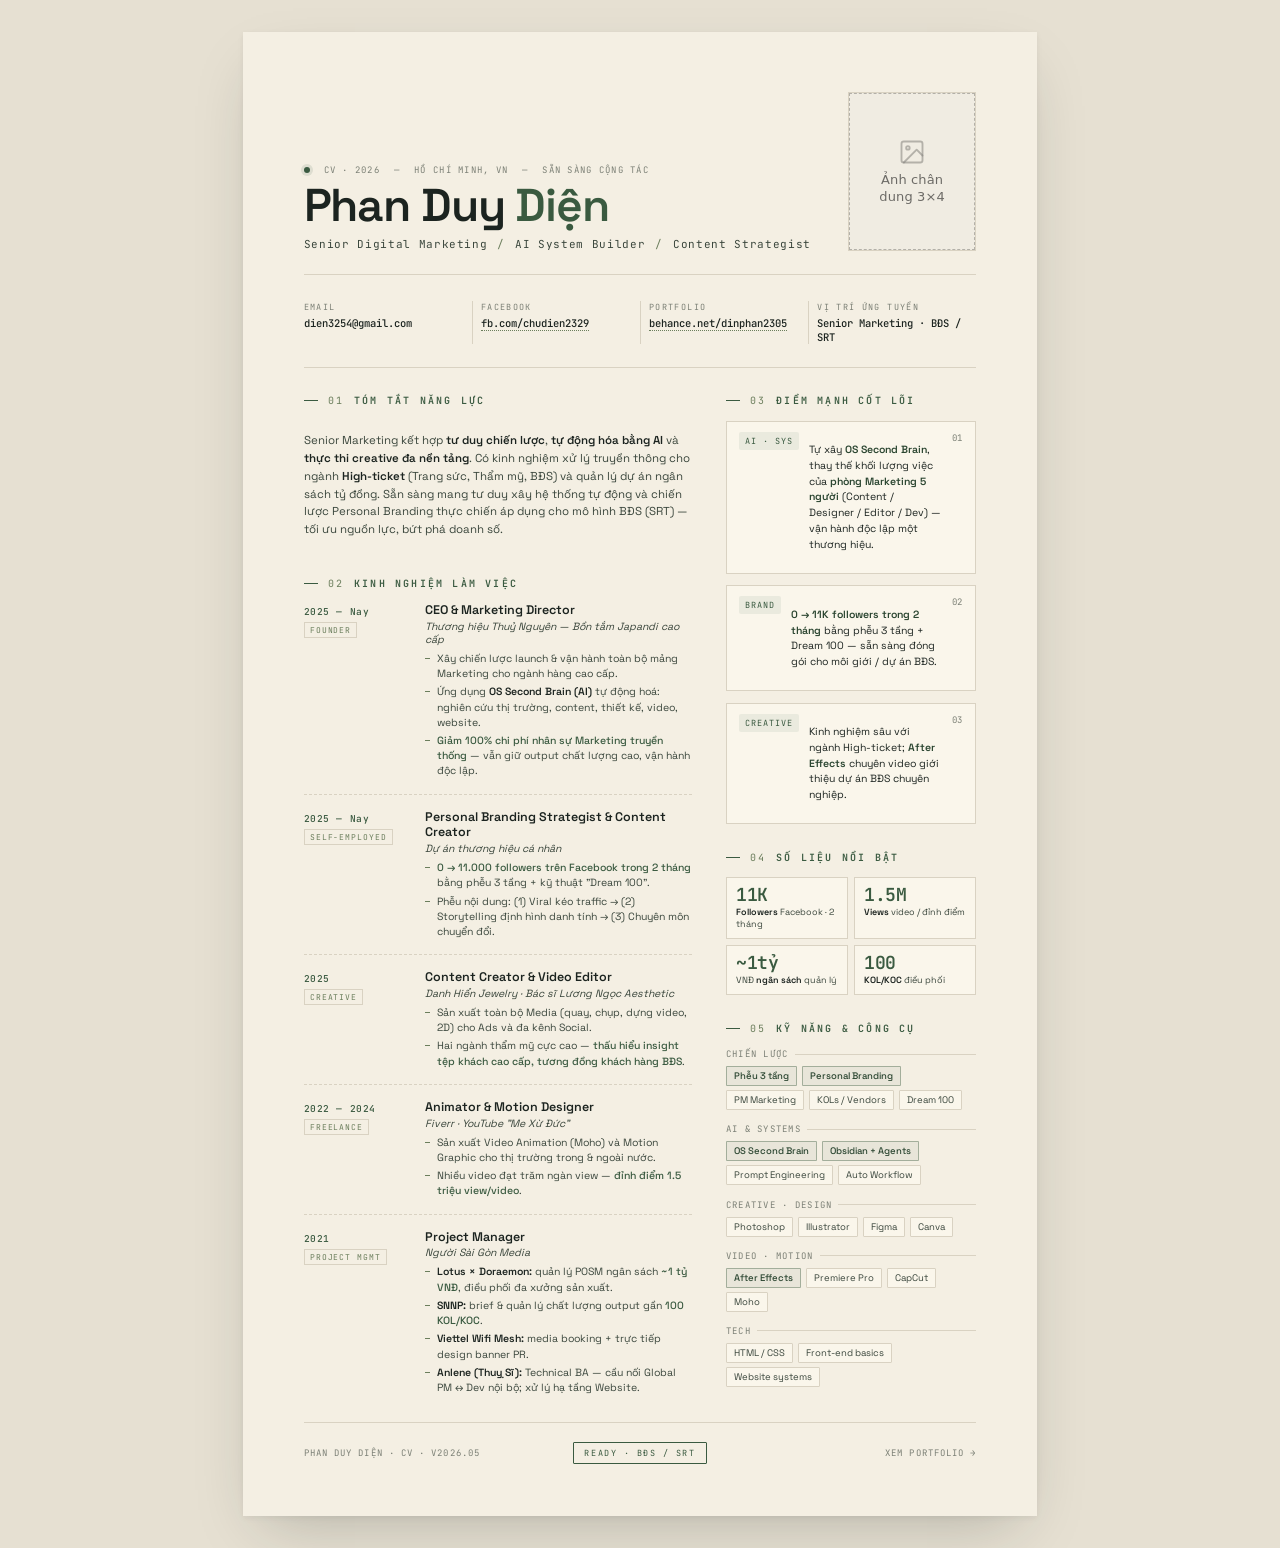
==== CV Phan Duy Dien.html @ 6ca37a7d "Initial commit: CV & Portfolio — Phan Duy Diện Static site with CV (print-ready) and interactive Por" ====
<!doctype html>
<html lang="vi">
<head>
<meta charset="utf-8" />
<meta name="viewport" content="width=device-width,initial-scale=1" />
<title>CV — Phan Duy Diện · Senior Digital Marketing</title>
<link rel="preconnect" href="https://fonts.googleapis.com" />
<link rel="preconnect" href="https://fonts.gstatic.com" crossorigin />
<link href="https://fonts.googleapis.com/css2?family=Space+Grotesk:wght@400;500;600;700&family=JetBrains+Mono:wght@400;500;600&display=swap" rel="stylesheet" />
<script src="image-slot.js"></script>
<style>
  :root {
    --bg: #F4EFE3;
    --surface: #FAF6EB;
    --ink: #1C2420;
    --ink-soft: #3A463C;
    --muted: #7C8076;
    --line: #D9D2C2;
    --green: #3A5A40;
    --green-deep: #2A4530;
    --olive: #6B7E5C;
    --accent: #3A5A40;
    --sans: 'Space Grotesk', system-ui, sans-serif;
    --mono: 'JetBrains Mono', ui-monospace, monospace;
  }

  * { box-sizing: border-box; }
  html, body { margin: 0; padding: 0; }
  body {
    background: #E6E0D2;
    font-family: var(--sans);
    color: var(--ink);
    -webkit-font-smoothing: antialiased;
    text-rendering: optimizeLegibility;
    padding: 32px 16px;
    display: flex;
    justify-content: center;
  }

  .page {
    width: 210mm;
    min-height: 297mm;
    background: var(--bg);
    padding: 16mm 16mm 14mm;
    box-shadow: 0 24px 60px -20px rgba(28, 36, 32, 0.25), 0 2px 6px rgba(28,36,32,0.06);
    position: relative;
    display: grid;
    grid-template-rows: auto 1fr auto;
    gap: 7mm;
  }

  /* ===== Header ===== */
  .head {
    display: grid;
    grid-template-columns: 1fr auto;
    align-items: end;
    gap: 8mm;
    padding-bottom: 6mm;
    border-bottom: 1px solid var(--line);
  }
  .head .meta-top {
    font-family: var(--mono);
    font-size: 9px;
    letter-spacing: 0.14em;
    text-transform: uppercase;
    color: var(--muted);
    display: flex;
    gap: 14px;
    align-items: center;
    margin-bottom: 8px;
  }
  .head .meta-top .dot {
    width: 6px; height: 6px; border-radius: 50%; background: var(--green);
    box-shadow: 0 0 0 3px rgba(58,90,64,0.12);
  }
  .head h1 {
    margin: 0;
    font-size: 46px;
    line-height: 0.95;
    letter-spacing: -0.025em;
    font-weight: 600;
    color: var(--ink);
  }
  .head h1 .last { color: var(--green); }
  .head .role {
    margin-top: 10px;
    font-family: var(--mono);
    font-size: 11px;
    letter-spacing: 0.06em;
    color: var(--ink-soft);
    display: flex;
    gap: 10px;
    flex-wrap: wrap;
    align-items: center;
  }
  .head .role span.sep { color: var(--olive); }

  .portrait {
    width: 34mm;
    height: 42mm;
    background: var(--surface);
    border: 1px solid var(--line);
    position: relative;
    overflow: hidden;
  }
  .portrait image-slot {
    position: absolute; inset: 0;
    width: 100%; height: 100%;
  }

  /* ===== Contact bar ===== */
  .contact-bar {
    display: grid;
    grid-template-columns: repeat(4, 1fr);
    gap: 0;
    font-family: var(--mono);
    font-size: 10.5px;
    color: var(--ink-soft);
    border-bottom: 1px solid var(--line);
    padding-bottom: 6mm;
  }
  .contact-bar .item {
    padding: 0 8px;
    border-left: 1px solid var(--line);
    display: flex;
    flex-direction: column;
    gap: 3px;
  }
  .contact-bar .item:first-child { border-left: 0; padding-left: 0; }
  .contact-bar .item .lbl {
    font-size: 8.5px;
    letter-spacing: 0.16em;
    color: var(--muted);
    text-transform: uppercase;
  }
  .contact-bar .item .val { color: var(--ink); font-weight: 500; word-break: break-all; }
  .contact-bar .item .val a { color: inherit; text-decoration: none; border-bottom: 1px dotted var(--olive); }

  /* ===== Layout ===== */
  .body-grid {
    display: grid;
    grid-template-columns: 1.55fr 1fr;
    gap: 9mm;
  }
  .col-main { display: flex; flex-direction: column; gap: 7mm; }
  .col-side { display: flex; flex-direction: column; gap: 7mm; }

  .section { display: flex; flex-direction: column; gap: 3.5mm; }
  .section h2 {
    margin: 0;
    font-family: var(--mono);
    font-size: 10px;
    letter-spacing: 0.22em;
    text-transform: uppercase;
    color: var(--green);
    font-weight: 600;
    display: flex;
    align-items: center;
    gap: 10px;
  }
  .section h2::before {
    content: "";
    width: 14px;
    height: 1px;
    background: var(--green);
  }
  .section h2 .num {
    color: var(--olive);
    font-weight: 400;
  }

  .summary {
    font-size: 11.5px;
    line-height: 1.55;
    color: var(--ink-soft);
    text-wrap: pretty;
  }
  .summary strong { color: var(--ink); font-weight: 600; }

  /* ===== Highlights ===== */
  .highlights { display: flex; flex-direction: column; gap: 3mm; }
  .hl {
    border: 1px solid var(--line);
    background: var(--surface);
    padding: 10px 12px;
    display: grid;
    grid-template-columns: auto 1fr auto;
    gap: 10px;
    align-items: start;
  }
  .hl .tag {
    font-family: var(--mono);
    font-size: 8.5px;
    letter-spacing: 0.12em;
    color: var(--green);
    background: rgba(58,90,64,0.08);
    padding: 3px 6px;
    border-radius: 2px;
    white-space: nowrap;
  }
  .hl .num {
    font-family: var(--mono);
    font-size: 9px;
    color: var(--muted);
    letter-spacing: 0.1em;
  }
  .hl .txt {
    font-size: 10.5px;
    line-height: 1.5;
    color: var(--ink);
  }
  .hl .txt strong { color: var(--green-deep); font-weight: 600; }

  /* ===== Experience ===== */
  .exp { display: flex; flex-direction: column; gap: 4mm; }
  .job {
    display: grid;
    grid-template-columns: 28mm 1fr;
    gap: 4mm;
    padding-bottom: 4mm;
    border-bottom: 1px dashed var(--line);
  }
  .job:last-child { border-bottom: 0; padding-bottom: 0; }
  .job .when {
    font-family: var(--mono);
    font-size: 9.5px;
    color: var(--muted);
    letter-spacing: 0.06em;
    padding-top: 2px;
    display: flex;
    flex-direction: column;
    gap: 4px;
  }
  .job .when .yr { color: var(--green); font-weight: 500; }
  .job .when .tag2 {
    display: inline-block;
    width: fit-content;
    padding: 2px 5px;
    border: 1px solid var(--line);
    font-size: 8px;
    letter-spacing: 0.12em;
    color: var(--olive);
    text-transform: uppercase;
  }
  .job .what .title {
    font-size: 12.5px;
    font-weight: 600;
    color: var(--ink);
    line-height: 1.25;
  }
  .job .what .org {
    font-size: 10.5px;
    color: var(--ink-soft);
    margin-top: 1px;
    font-style: italic;
  }
  .job .what ul {
    margin: 5px 0 0;
    padding: 0;
    list-style: none;
    display: flex;
    flex-direction: column;
    gap: 3px;
  }
  .job .what li {
    font-size: 10.5px;
    line-height: 1.45;
    color: var(--ink-soft);
    padding-left: 12px;
    position: relative;
  }
  .job .what li::before {
    content: "";
    position: absolute;
    left: 0; top: 7px;
    width: 5px; height: 1px;
    background: var(--olive);
  }
  .job .what li strong { color: var(--ink); font-weight: 600; }
  .job .what li em { font-style: normal; color: var(--green); font-weight: 500; }

  /* ===== Skills ===== */
  .skill-group { display: flex; flex-direction: column; gap: 6px; }
  .skill-group .lbl {
    font-family: var(--mono);
    font-size: 9px;
    letter-spacing: 0.14em;
    color: var(--muted);
    text-transform: uppercase;
    display: flex;
    align-items: center;
    gap: 6px;
  }
  .skill-group .lbl::after {
    content: "";
    flex: 1;
    height: 1px;
    background: var(--line);
  }
  .chips { display: flex; flex-wrap: wrap; gap: 4px 5px; }
  .chip {
    font-size: 9.5px;
    padding: 3px 7px;
    border: 1px solid var(--line);
    color: var(--ink-soft);
    background: var(--surface);
    border-radius: 1px;
    font-family: var(--sans);
  }
  .chip.pri { color: var(--green-deep); border-color: rgba(58,90,64,0.4); background: rgba(58,90,64,0.06); font-weight: 500; }

  /* ===== Achievements (side) ===== */
  .ach-grid { display: grid; grid-template-columns: 1fr 1fr; gap: 6px; }
  .ach {
    border: 1px solid var(--line);
    padding: 8px 9px;
    background: var(--surface);
    display: flex;
    flex-direction: column;
    gap: 2px;
  }
  .ach .big {
    font-family: var(--mono);
    font-size: 18px;
    font-weight: 600;
    color: var(--green);
    letter-spacing: -0.02em;
    line-height: 1;
  }
  .ach .cap {
    font-size: 9px;
    line-height: 1.35;
    color: var(--ink-soft);
  }
  .ach .cap strong { color: var(--ink); font-weight: 600; }

  /* ===== Languages / Education ===== */
  .kv { display: flex; flex-direction: column; gap: 5px; }
  .kv .row {
    display: grid;
    grid-template-columns: 1fr auto;
    align-items: baseline;
    gap: 8px;
    font-size: 10.5px;
    color: var(--ink-soft);
    padding-bottom: 4px;
    border-bottom: 1px dotted var(--line);
  }
  .kv .row .lab { color: var(--ink); font-weight: 500; }
  .kv .row .v { font-family: var(--mono); font-size: 9.5px; color: var(--muted); }

  /* ===== Footer ===== */
  .foot {
    border-top: 1px solid var(--line);
    padding-top: 5mm;
    display: grid;
    grid-template-columns: 1fr auto 1fr;
    align-items: center;
    gap: 10px;
    font-family: var(--mono);
    font-size: 9px;
    letter-spacing: 0.12em;
    color: var(--muted);
    text-transform: uppercase;
  }
  .foot .right { text-align: right; }
  .foot .stamp {
    border: 1px solid var(--green);
    color: var(--green);
    padding: 4px 10px;
    border-radius: 1px;
    font-size: 8.5px;
    letter-spacing: 0.18em;
  }

  /* ===== Print ===== */
  @media print {
    body { background: #fff; padding: 0; }
    .page {
      box-shadow: none;
      width: 210mm;
      min-height: 297mm;
      padding: 14mm 14mm 12mm;
    }
    @page { size: A4; margin: 0; }
  }
</style>
</head>
<body>
<main class="page" data-screen-label="CV · A4">
  <!-- ============ HEAD ============ -->
  <header class="head">
    <div>
      <div class="meta-top">
        <span class="dot"></span>
        <span>CV · 2026</span>
        <span>—</span>
        <span>Hồ Chí Minh, VN</span>
        <span>—</span>
        <span>Sẵn sàng cộng tác</span>
      </div>
      <h1>Phan Duy <span class="last">Diện</span></h1>
      <div class="role">
        <span>Senior Digital Marketing</span>
        <span class="sep">/</span>
        <span>AI System Builder</span>
        <span class="sep">/</span>
        <span>Content Strategist</span>
      </div>
    </div>
    <div class="portrait">
      <image-slot id="cv-portrait" shape="rect" placeholder="Ảnh chân dung 3×4"></image-slot>
    </div>
  </header>

  <!-- ============ CONTACT ============ -->
  <div class="contact-bar">
    <div class="item">
      <span class="lbl">Email</span>
      <span class="val">dien3254@gmail.com</span>
    </div>
    <div class="item">
      <span class="lbl">Facebook</span>
      <span class="val"><a href="https://facebook.com/chudien2329">fb.com/chudien2329</a></span>
    </div>
    <div class="item">
      <span class="lbl">Portfolio</span>
      <span class="val"><a href="https://behance.net/dinphan2305">behance.net/dinphan2305</a></span>
    </div>
    <div class="item">
      <span class="lbl">Vị trí ứng tuyển</span>
      <span class="val">Senior Marketing · BĐS / SRT</span>
    </div>
  </div>

  <!-- ============ BODY ============ -->
  <div class="body-grid">

    <!-- ========= LEFT COL ========= -->
    <div class="col-main">

      <section class="section">
        <h2><span class="num">01</span> Tóm tắt năng lực</h2>
        <p class="summary">
          Senior Marketing kết hợp <strong>tư duy chiến lược</strong>, <strong>tự động hóa bằng AI</strong> và <strong>thực thi creative đa nền tảng</strong>. Có kinh nghiệm xử lý truyền thông cho ngành <strong>High-ticket</strong> (Trang sức, Thẩm mỹ, BĐS) và quản lý dự án ngân sách tỷ đồng. Sẵn sàng mang tư duy xây hệ thống tự động và chiến lược Personal Branding thực chiến áp dụng cho mô hình BĐS (SRT) — tối ưu nguồn lực, bứt phá doanh số.
        </p>
      </section>

      <section class="section">
        <h2><span class="num">02</span> Kinh nghiệm làm việc</h2>
        <div class="exp">

          <article class="job">
            <div class="when">
              <span class="yr">2025 — Nay</span>
              <span class="tag2">Founder</span>
            </div>
            <div class="what">
              <div class="title">CEO & Marketing Director</div>
              <div class="org">Thương hiệu Thuỷ Nguyên — Bồn tắm Japandi cao cấp</div>
              <ul>
                <li>Xây chiến lược launch & vận hành toàn bộ mảng Marketing cho ngành hàng cao cấp.</li>
                <li>Ứng dụng <strong>OS Second Brain (AI)</strong> tự động hoá: nghiên cứu thị trường, content, thiết kế, video, website.</li>
                <li><em>Giảm 100% chi phí nhân sự Marketing truyền thống</em> — vẫn giữ output chất lượng cao, vận hành độc lập.</li>
              </ul>
            </div>
          </article>

          <article class="job">
            <div class="when">
              <span class="yr">2025 — Nay</span>
              <span class="tag2">Self-employed</span>
            </div>
            <div class="what">
              <div class="title">Personal Branding Strategist & Content Creator</div>
              <div class="org">Dự án thương hiệu cá nhân</div>
              <ul>
                <li><em>0 → 11.000 followers trên Facebook trong 2 tháng</em> bằng phễu 3 tầng + kỹ thuật "Dream 100".</li>
                <li>Phễu nội dung: (1) Viral kéo traffic → (2) Storytelling định hình danh tính → (3) Chuyên môn chuyển đổi.</li>
              </ul>
            </div>
          </article>

          <article class="job">
            <div class="when">
              <span class="yr">2025</span>
              <span class="tag2">Creative</span>
            </div>
            <div class="what">
              <div class="title">Content Creator & Video Editor</div>
              <div class="org">Danh Hiển Jewelry · Bác sĩ Lương Ngọc Aesthetic</div>
              <ul>
                <li>Sản xuất toàn bộ Media (quay, chụp, dựng video, 2D) cho Ads và đa kênh Social.</li>
                <li>Hai ngành thẩm mỹ cực cao — <em>thấu hiểu insight tệp khách cao cấp, tương đồng khách hàng BĐS</em>.</li>
              </ul>
            </div>
          </article>

          <article class="job">
            <div class="when">
              <span class="yr">2022 — 2024</span>
              <span class="tag2">Freelance</span>
            </div>
            <div class="what">
              <div class="title">Animator & Motion Designer</div>
              <div class="org">Fiverr · YouTube "Me Xừ Đức"</div>
              <ul>
                <li>Sản xuất Video Animation (Moho) và Motion Graphic cho thị trường trong & ngoài nước.</li>
                <li>Nhiều video đạt trăm ngàn view — <em>đỉnh điểm 1.5 triệu view/video</em>.</li>
              </ul>
            </div>
          </article>

          <article class="job">
            <div class="when">
              <span class="yr">2021</span>
              <span class="tag2">Project Mgmt</span>
            </div>
            <div class="what">
              <div class="title">Project Manager</div>
              <div class="org">Người Sài Gòn Media</div>
              <ul>
                <li><strong>Lotus × Doraemon:</strong> quản lý POSM ngân sách <em>~1 tỷ VNĐ</em>, điều phối đa xưởng sản xuất.</li>
                <li><strong>SNNP:</strong> brief & quản lý chất lượng output gần <em>100 KOL/KOC</em>.</li>
                <li><strong>Viettel Wifi Mesh:</strong> media booking + trực tiếp design banner PR.</li>
                <li><strong>Anlene (Thuỵ Sĩ):</strong> Technical BA — cầu nối Global PM ↔ Dev nội bộ; xử lý hạ tầng Website.</li>
              </ul>
            </div>
          </article>

        </div>
      </section>
    </div>

    <!-- ========= RIGHT COL ========= -->
    <aside class="col-side">

      <section class="section">
        <h2><span class="num">03</span> Điểm mạnh cốt lõi</h2>
        <div class="highlights">
          <div class="hl">
            <span class="tag">AI · SYS</span>
            <p class="txt">Tự xây <strong>OS Second Brain</strong>, thay thế khối lượng việc của <strong>phòng Marketing 5 người</strong> (Content / Designer / Editor / Dev) — vận hành độc lập một thương hiệu.</p>
            <span class="num">01</span>
          </div>
          <div class="hl">
            <span class="tag">BRAND</span>
            <p class="txt"><strong>0 → 11K followers trong 2 tháng</strong> bằng phễu 3 tầng + Dream 100 — sẵn sàng đóng gói cho môi giới / dự án BĐS.</p>
            <span class="num">02</span>
          </div>
          <div class="hl">
            <span class="tag">CREATIVE</span>
            <p class="txt">Kinh nghiệm sâu với ngành High-ticket; <strong>After Effects</strong> chuyên video giới thiệu dự án BĐS chuyên nghiệp.</p>
            <span class="num">03</span>
          </div>
        </div>
      </section>

      <section class="section">
        <h2><span class="num">04</span> Số liệu nổi bật</h2>
        <div class="ach-grid">
          <div class="ach">
            <div class="big">11K</div>
            <div class="cap"><strong>Followers</strong> Facebook · 2 tháng</div>
          </div>
          <div class="ach">
            <div class="big">1.5M</div>
            <div class="cap"><strong>Views</strong> video / đỉnh điểm</div>
          </div>
          <div class="ach">
            <div class="big">~1tỷ</div>
            <div class="cap">VNĐ <strong>ngân sách</strong> quản lý</div>
          </div>
          <div class="ach">
            <div class="big">100</div>
            <div class="cap"><strong>KOL/KOC</strong> điều phối</div>
          </div>
        </div>
      </section>

      <section class="section">
        <h2><span class="num">05</span> Kỹ năng & Công cụ</h2>

        <div class="skill-group">
          <div class="lbl">Chiến lược</div>
          <div class="chips">
            <span class="chip pri">Phễu 3 tầng</span>
            <span class="chip pri">Personal Branding</span>
            <span class="chip">PM Marketing</span>
            <span class="chip">KOLs / Vendors</span>
            <span class="chip">Dream 100</span>
          </div>
        </div>

        <div class="skill-group">
          <div class="lbl">AI & Systems</div>
          <div class="chips">
            <span class="chip pri">OS Second Brain</span>
            <span class="chip pri">Obsidian + Agents</span>
            <span class="chip">Prompt Engineering</span>
            <span class="chip">Auto Workflow</span>
          </div>
        </div>

        <div class="skill-group">
          <div class="lbl">Creative · Design</div>
          <div class="chips">
            <span class="chip">Photoshop</span>
            <span class="chip">Illustrator</span>
            <span class="chip">Figma</span>
            <span class="chip">Canva</span>
          </div>
        </div>

        <div class="skill-group">
          <div class="lbl">Video · Motion</div>
          <div class="chips">
            <span class="chip pri">After Effects</span>
            <span class="chip">Premiere Pro</span>
            <span class="chip">CapCut</span>
            <span class="chip">Moho</span>
          </div>
        </div>

        <div class="skill-group">
          <div class="lbl">Tech</div>
          <div class="chips">
            <span class="chip">HTML / CSS</span>
            <span class="chip">Front-end basics</span>
            <span class="chip">Website systems</span>
          </div>
        </div>
      </section>

    </aside>
  </div>

  <!-- ============ FOOT ============ -->
  <footer class="foot">
    <div>Phan Duy Diện · CV · v2026.05</div>
    <div class="stamp">Ready · BĐS / SRT</div>
    <div class="right">Xem Portfolio →</div>
  </footer>
</main>
</body>
</html>
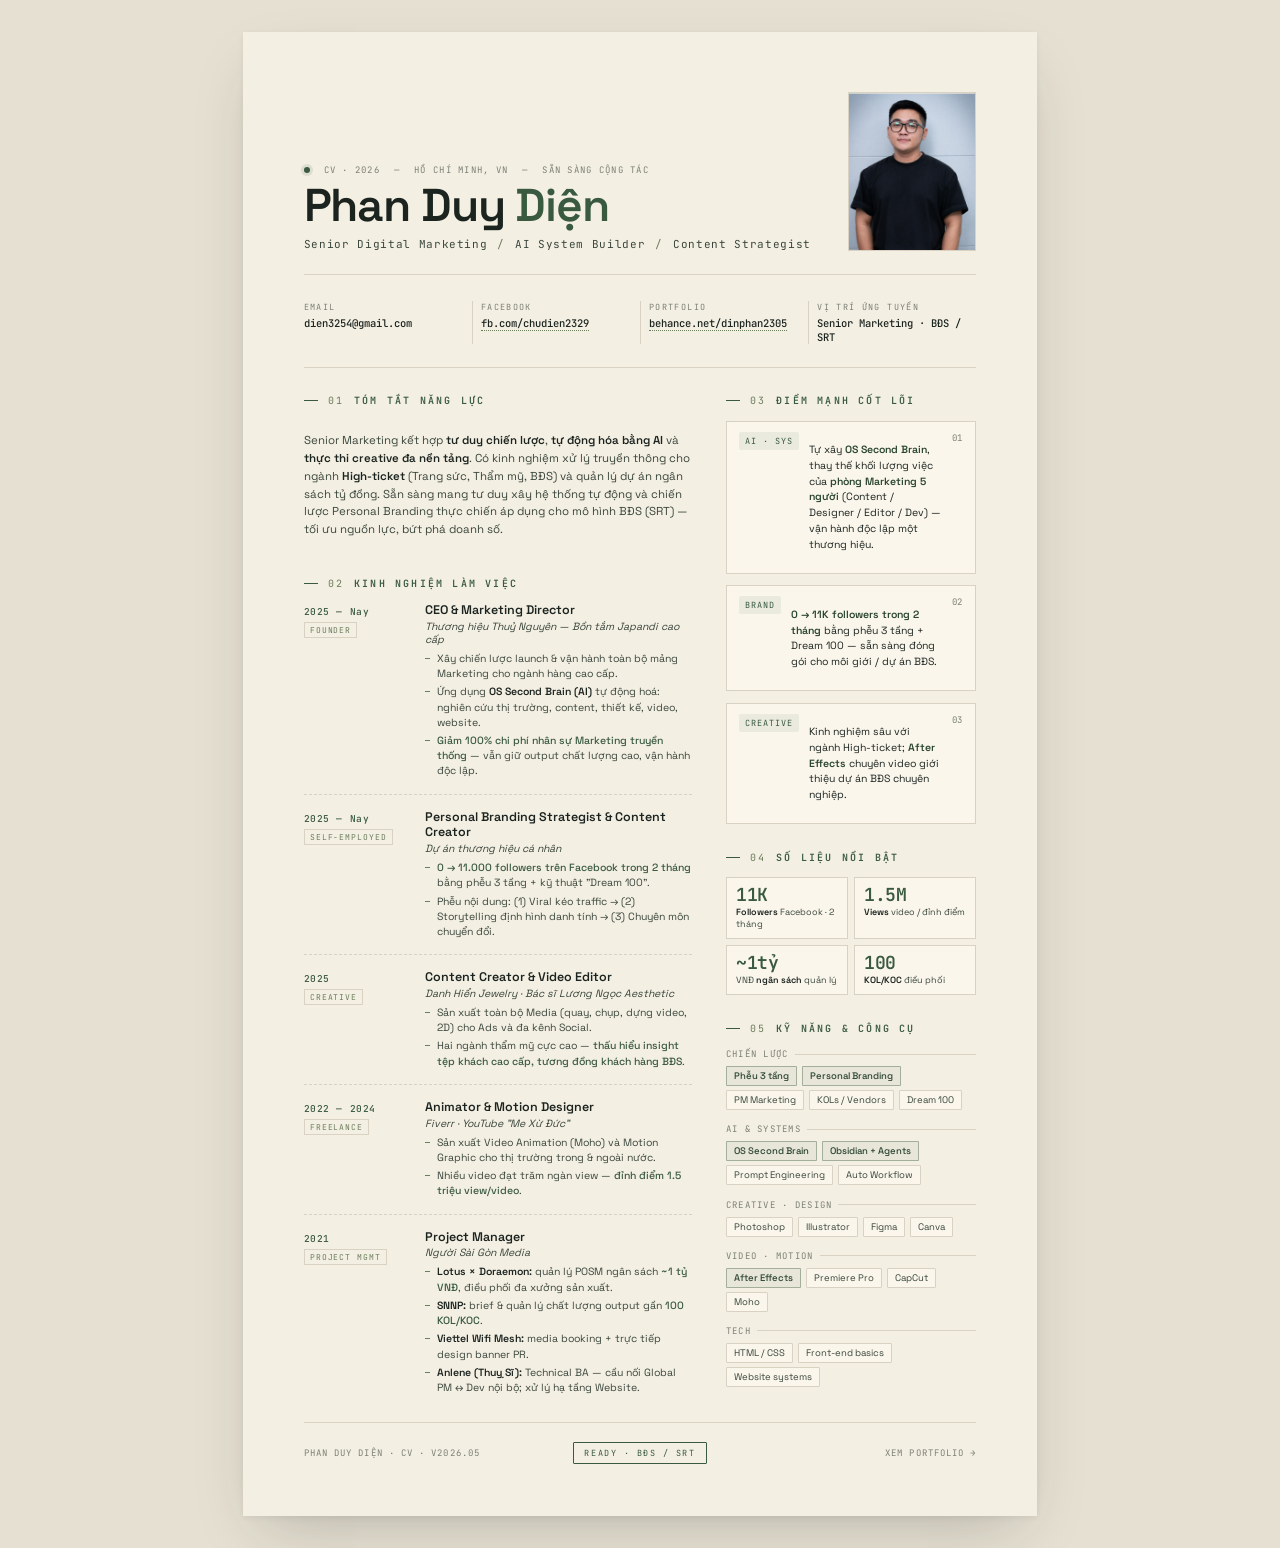
==== commit 8e6443c6: "feat: thêm ảnh chân dung vào Portfolio hero và CV portrait Chèn portrait.png vào cả 3 file HTML qua " ====
--- a/CV Phan Duy Dien.html
+++ b/CV Phan Duy Dien.html
@@ -409,7 +409,7 @@
       </div>
     </div>
     <div class="portrait">
-      <image-slot id="cv-portrait" shape="rect" placeholder="Ảnh chân dung 3×4"></image-slot>
+      <image-slot id="cv-portrait" shape="rect" placeholder="Ảnh chân dung 3×4" src="assets/portrait.png"></image-slot>
     </div>
   </header>
 
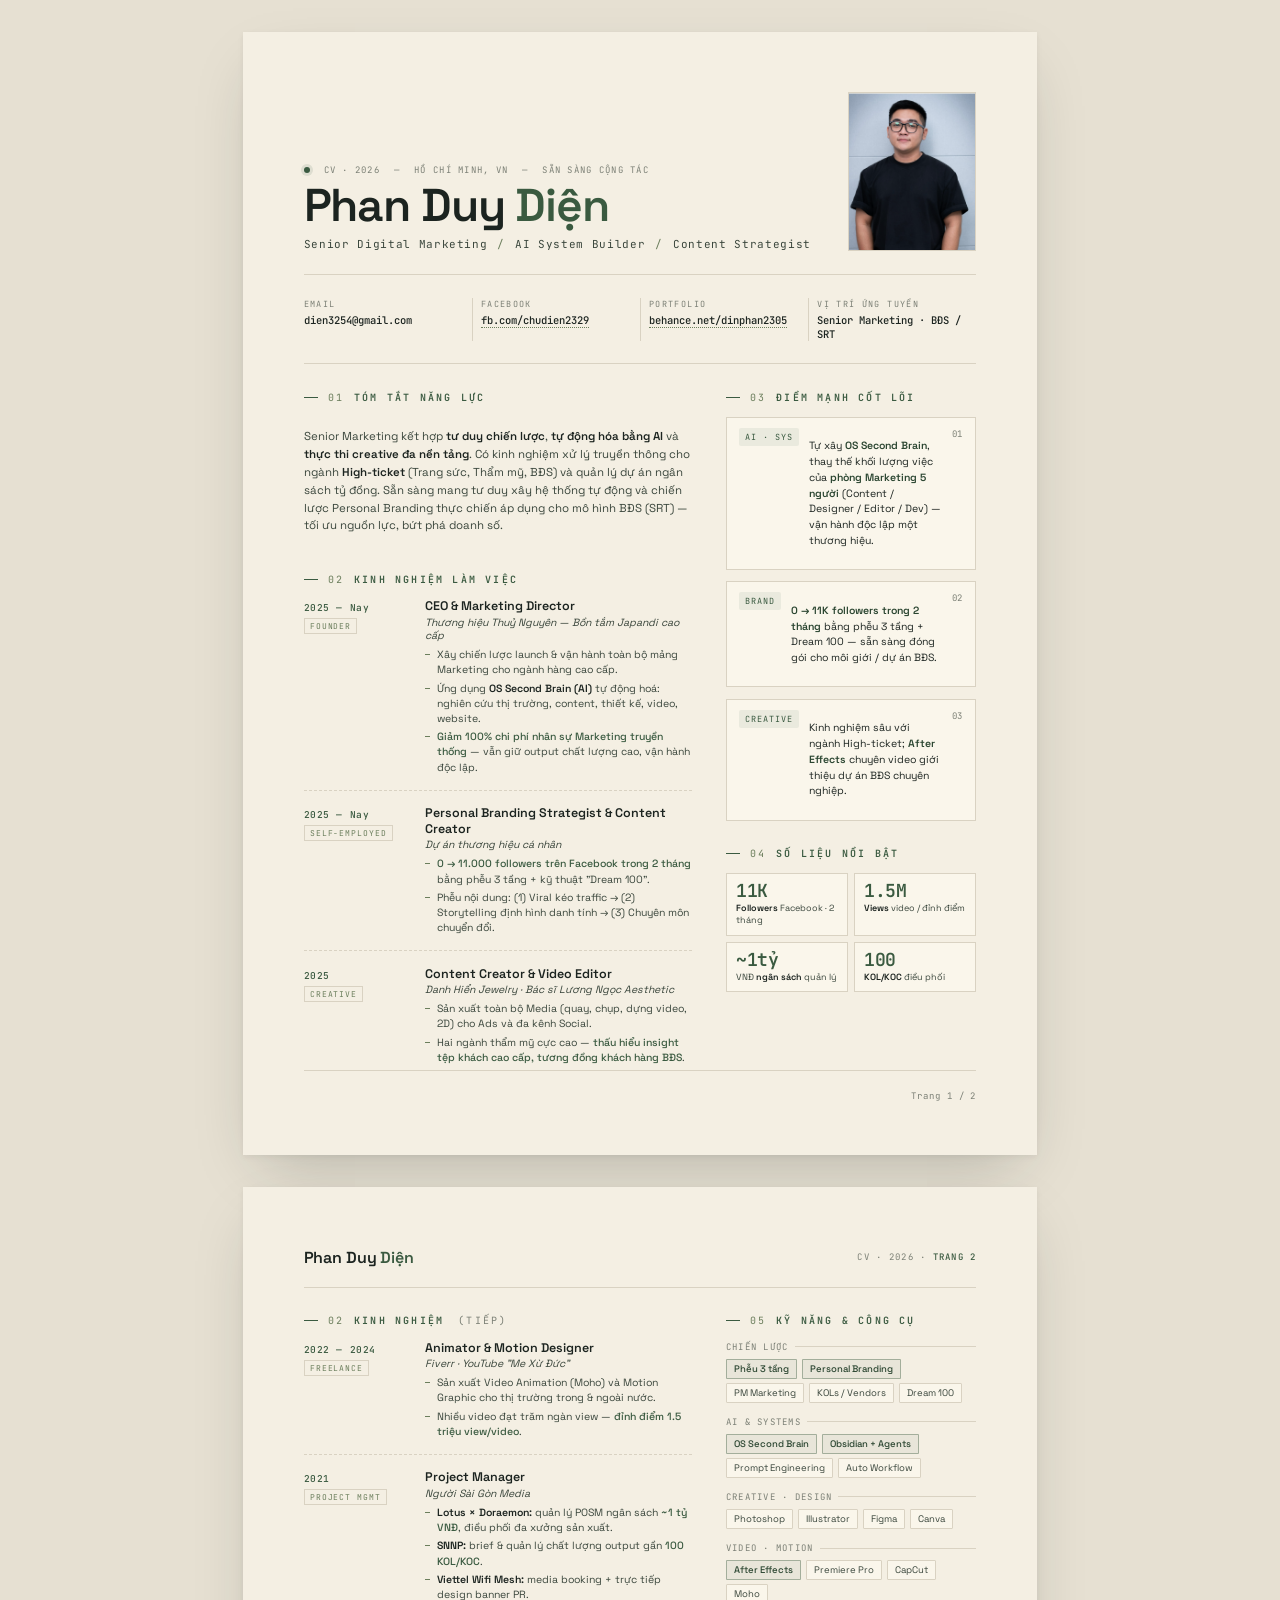
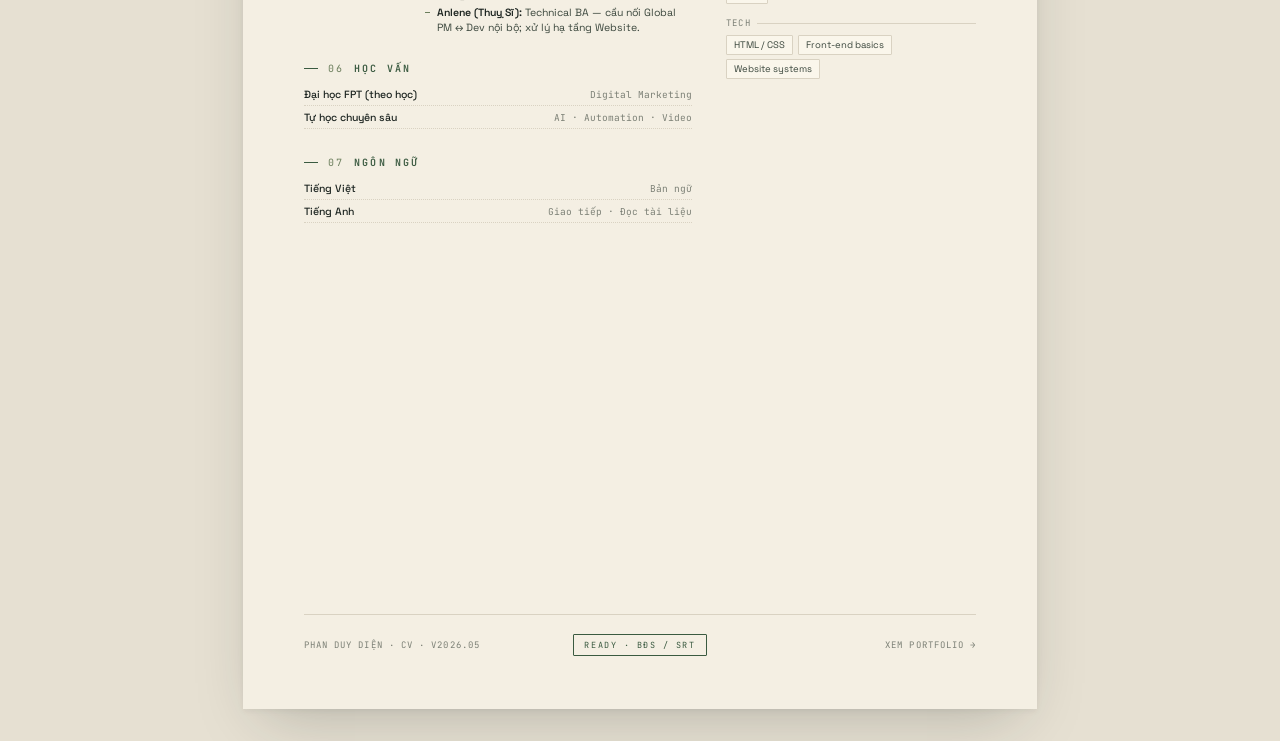
==== commit be13cf6a: "fix: chia CV thành 2 trang A4 — bố cục thoáng, sẵn sàng export PDF Co-Authored-By: Claude Opus 4.6 <" ====
--- a/CV Phan Duy Dien.html
+++ b/CV Phan Duy Dien.html
@@ -34,19 +34,20 @@
     text-rendering: optimizeLegibility;
     padding: 32px 16px;
     display: flex;
-    justify-content: center;
+    flex-direction: column;
+    align-items: center;
+    gap: 32px;
   }
 
   .page {
     width: 210mm;
-    min-height: 297mm;
+    height: 297mm;
     background: var(--bg);
     padding: 16mm 16mm 14mm;
     box-shadow: 0 24px 60px -20px rgba(28, 36, 32, 0.25), 0 2px 6px rgba(28,36,32,0.06);
     position: relative;
-    display: grid;
-    grid-template-rows: auto 1fr auto;
-    gap: 7mm;
+    display: flex;
+    flex-direction: column;
   }
 
   /* ===== Header ===== */
@@ -117,7 +118,7 @@
     font-size: 10.5px;
     color: var(--ink-soft);
     border-bottom: 1px solid var(--line);
-    padding-bottom: 6mm;
+    padding: 6mm 0;
   }
   .contact-bar .item {
     padding: 0 8px;
@@ -141,6 +142,9 @@
     display: grid;
     grid-template-columns: 1.55fr 1fr;
     gap: 9mm;
+    flex: 1;
+    padding-top: 7mm;
+    align-content: start;
   }
   .col-main { display: flex; flex-direction: column; gap: 7mm; }
   .col-side { display: flex; flex-direction: column; gap: 7mm; }
@@ -349,6 +353,33 @@
   .kv .row .lab { color: var(--ink); font-weight: 500; }
   .kv .row .v { font-family: var(--mono); font-size: 9.5px; color: var(--muted); }
 
+  /* ===== Page 2 mini header ===== */
+  .head-mini {
+    display: flex;
+    justify-content: space-between;
+    align-items: center;
+    padding-bottom: 5mm;
+    border-bottom: 1px solid var(--line);
+    font-family: var(--mono);
+    font-size: 9px;
+    letter-spacing: 0.14em;
+    text-transform: uppercase;
+    color: var(--muted);
+  }
+  .head-mini .name {
+    font-family: var(--sans);
+    font-size: 16px;
+    font-weight: 600;
+    color: var(--ink);
+    letter-spacing: -0.01em;
+    text-transform: none;
+  }
+  .head-mini .name .last { color: var(--green); }
+  .head-mini .page-num {
+    color: var(--green);
+    font-weight: 500;
+  }
+
   /* ===== Footer ===== */
   .foot {
     border-top: 1px solid var(--line);
@@ -362,6 +393,7 @@
     letter-spacing: 0.12em;
     color: var(--muted);
     text-transform: uppercase;
+    margin-top: auto;
   }
   .foot .right { text-align: right; }
   .foot .stamp {
@@ -373,22 +405,38 @@
     letter-spacing: 0.18em;
   }
 
+  /* ===== Page number ===== */
+  .page-foot {
+    margin-top: auto;
+    text-align: right;
+    font-family: var(--mono);
+    font-size: 9px;
+    color: var(--muted);
+    letter-spacing: 0.1em;
+    padding-top: 5mm;
+    border-top: 1px solid var(--line);
+  }
+
   /* ===== Print ===== */
   @media print {
-    body { background: #fff; padding: 0; }
+    body { background: #fff; padding: 0; gap: 0; }
     .page {
       box-shadow: none;
       width: 210mm;
-      min-height: 297mm;
-      padding: 14mm 14mm 12mm;
+      height: 297mm;
+      padding: 16mm 16mm 14mm;
+      page-break-after: always;
     }
+    .page:last-child { page-break-after: auto; }
     @page { size: A4; margin: 0; }
   }
 </style>
 </head>
 <body>
-<main class="page" data-screen-label="CV · A4">
-  <!-- ============ HEAD ============ -->
+
+<!-- ==================== PAGE 1 ==================== -->
+<main class="page" data-screen-label="CV · Page 1">
+
   <header class="head">
     <div>
       <div class="meta-top">
@@ -413,7 +461,6 @@
     </div>
   </header>
 
-  <!-- ============ CONTACT ============ -->
   <div class="contact-bar">
     <div class="item">
       <span class="lbl">Email</span>
@@ -433,10 +480,7 @@
     </div>
   </div>
 
-  <!-- ============ BODY ============ -->
   <div class="body-grid">
-
-    <!-- ========= LEFT COL ========= -->
     <div class="col-main">
 
       <section class="section">
@@ -495,6 +539,78 @@
               </ul>
             </div>
           </article>
+
+        </div>
+      </section>
+
+    </div>
+
+    <aside class="col-side">
+
+      <section class="section">
+        <h2><span class="num">03</span> Điểm mạnh cốt lõi</h2>
+        <div class="highlights">
+          <div class="hl">
+            <span class="tag">AI · SYS</span>
+            <p class="txt">Tự xây <strong>OS Second Brain</strong>, thay thế khối lượng việc của <strong>phòng Marketing 5 người</strong> (Content / Designer / Editor / Dev) — vận hành độc lập một thương hiệu.</p>
+            <span class="num">01</span>
+          </div>
+          <div class="hl">
+            <span class="tag">BRAND</span>
+            <p class="txt"><strong>0 → 11K followers trong 2 tháng</strong> bằng phễu 3 tầng + Dream 100 — sẵn sàng đóng gói cho môi giới / dự án BĐS.</p>
+            <span class="num">02</span>
+          </div>
+          <div class="hl">
+            <span class="tag">CREATIVE</span>
+            <p class="txt">Kinh nghiệm sâu với ngành High-ticket; <strong>After Effects</strong> chuyên video giới thiệu dự án BĐS chuyên nghiệp.</p>
+            <span class="num">03</span>
+          </div>
+        </div>
+      </section>
+
+      <section class="section">
+        <h2><span class="num">04</span> Số liệu nổi bật</h2>
+        <div class="ach-grid">
+          <div class="ach">
+            <div class="big">11K</div>
+            <div class="cap"><strong>Followers</strong> Facebook · 2 tháng</div>
+          </div>
+          <div class="ach">
+            <div class="big">1.5M</div>
+            <div class="cap"><strong>Views</strong> video / đỉnh điểm</div>
+          </div>
+          <div class="ach">
+            <div class="big">~1tỷ</div>
+            <div class="cap">VNĐ <strong>ngân sách</strong> quản lý</div>
+          </div>
+          <div class="ach">
+            <div class="big">100</div>
+            <div class="cap"><strong>KOL/KOC</strong> điều phối</div>
+          </div>
+        </div>
+      </section>
+
+    </aside>
+  </div>
+
+  <div class="page-foot">Trang 1 / 2</div>
+
+</main>
+
+<!-- ==================== PAGE 2 ==================== -->
+<main class="page" data-screen-label="CV · Page 2">
+
+  <div class="head-mini">
+    <div class="name">Phan Duy <span class="last">Diện</span></div>
+    <div>CV · 2026 · <span class="page-num">Trang 2</span></div>
+  </div>
+
+  <div class="body-grid">
+    <div class="col-main">
+
+      <section class="section">
+        <h2><span class="num">02</span> Kinh nghiệm <span style="color:var(--muted);font-weight:400;margin-left:4px">(tiếp)</span></h2>
+        <div class="exp">
 
           <article class="job">
             <div class="when">
@@ -530,53 +646,38 @@
 
         </div>
       </section>
+
+      <section class="section">
+        <h2><span class="num">06</span> Học vấn</h2>
+        <div class="kv">
+          <div class="row">
+            <span class="lab">Đại học FPT (theo học)</span>
+            <span class="v">Digital Marketing</span>
+          </div>
+          <div class="row">
+            <span class="lab">Tự học chuyên sâu</span>
+            <span class="v">AI · Automation · Video</span>
+          </div>
+        </div>
+      </section>
+
+      <section class="section">
+        <h2><span class="num">07</span> Ngôn ngữ</h2>
+        <div class="kv">
+          <div class="row">
+            <span class="lab">Tiếng Việt</span>
+            <span class="v">Bản ngữ</span>
+          </div>
+          <div class="row">
+            <span class="lab">Tiếng Anh</span>
+            <span class="v">Giao tiếp · Đọc tài liệu</span>
+          </div>
+        </div>
+      </section>
+
     </div>
 
-    <!-- ========= RIGHT COL ========= -->
     <aside class="col-side">
-
-      <section class="section">
-        <h2><span class="num">03</span> Điểm mạnh cốt lõi</h2>
-        <div class="highlights">
-          <div class="hl">
-            <span class="tag">AI · SYS</span>
-            <p class="txt">Tự xây <strong>OS Second Brain</strong>, thay thế khối lượng việc của <strong>phòng Marketing 5 người</strong> (Content / Designer / Editor / Dev) — vận hành độc lập một thương hiệu.</p>
-            <span class="num">01</span>
-          </div>
-          <div class="hl">
-            <span class="tag">BRAND</span>
-            <p class="txt"><strong>0 → 11K followers trong 2 tháng</strong> bằng phễu 3 tầng + Dream 100 — sẵn sàng đóng gói cho môi giới / dự án BĐS.</p>
-            <span class="num">02</span>
-          </div>
-          <div class="hl">
-            <span class="tag">CREATIVE</span>
-            <p class="txt">Kinh nghiệm sâu với ngành High-ticket; <strong>After Effects</strong> chuyên video giới thiệu dự án BĐS chuyên nghiệp.</p>
-            <span class="num">03</span>
-          </div>
-        </div>
-      </section>
-
-      <section class="section">
-        <h2><span class="num">04</span> Số liệu nổi bật</h2>
-        <div class="ach-grid">
-          <div class="ach">
-            <div class="big">11K</div>
-            <div class="cap"><strong>Followers</strong> Facebook · 2 tháng</div>
-          </div>
-          <div class="ach">
-            <div class="big">1.5M</div>
-            <div class="cap"><strong>Views</strong> video / đỉnh điểm</div>
-          </div>
-          <div class="ach">
-            <div class="big">~1tỷ</div>
-            <div class="cap">VNĐ <strong>ngân sách</strong> quản lý</div>
-          </div>
-          <div class="ach">
-            <div class="big">100</div>
-            <div class="cap"><strong>KOL/KOC</strong> điều phối</div>
-          </div>
-        </div>
-      </section>
 
       <section class="section">
         <h2><span class="num">05</span> Kỹ năng & Công cụ</h2>
@@ -635,12 +736,13 @@
     </aside>
   </div>
 
-  <!-- ============ FOOT ============ -->
   <footer class="foot">
     <div>Phan Duy Diện · CV · v2026.05</div>
     <div class="stamp">Ready · BĐS / SRT</div>
     <div class="right">Xem Portfolio →</div>
   </footer>
+
 </main>
+
 </body>
 </html>
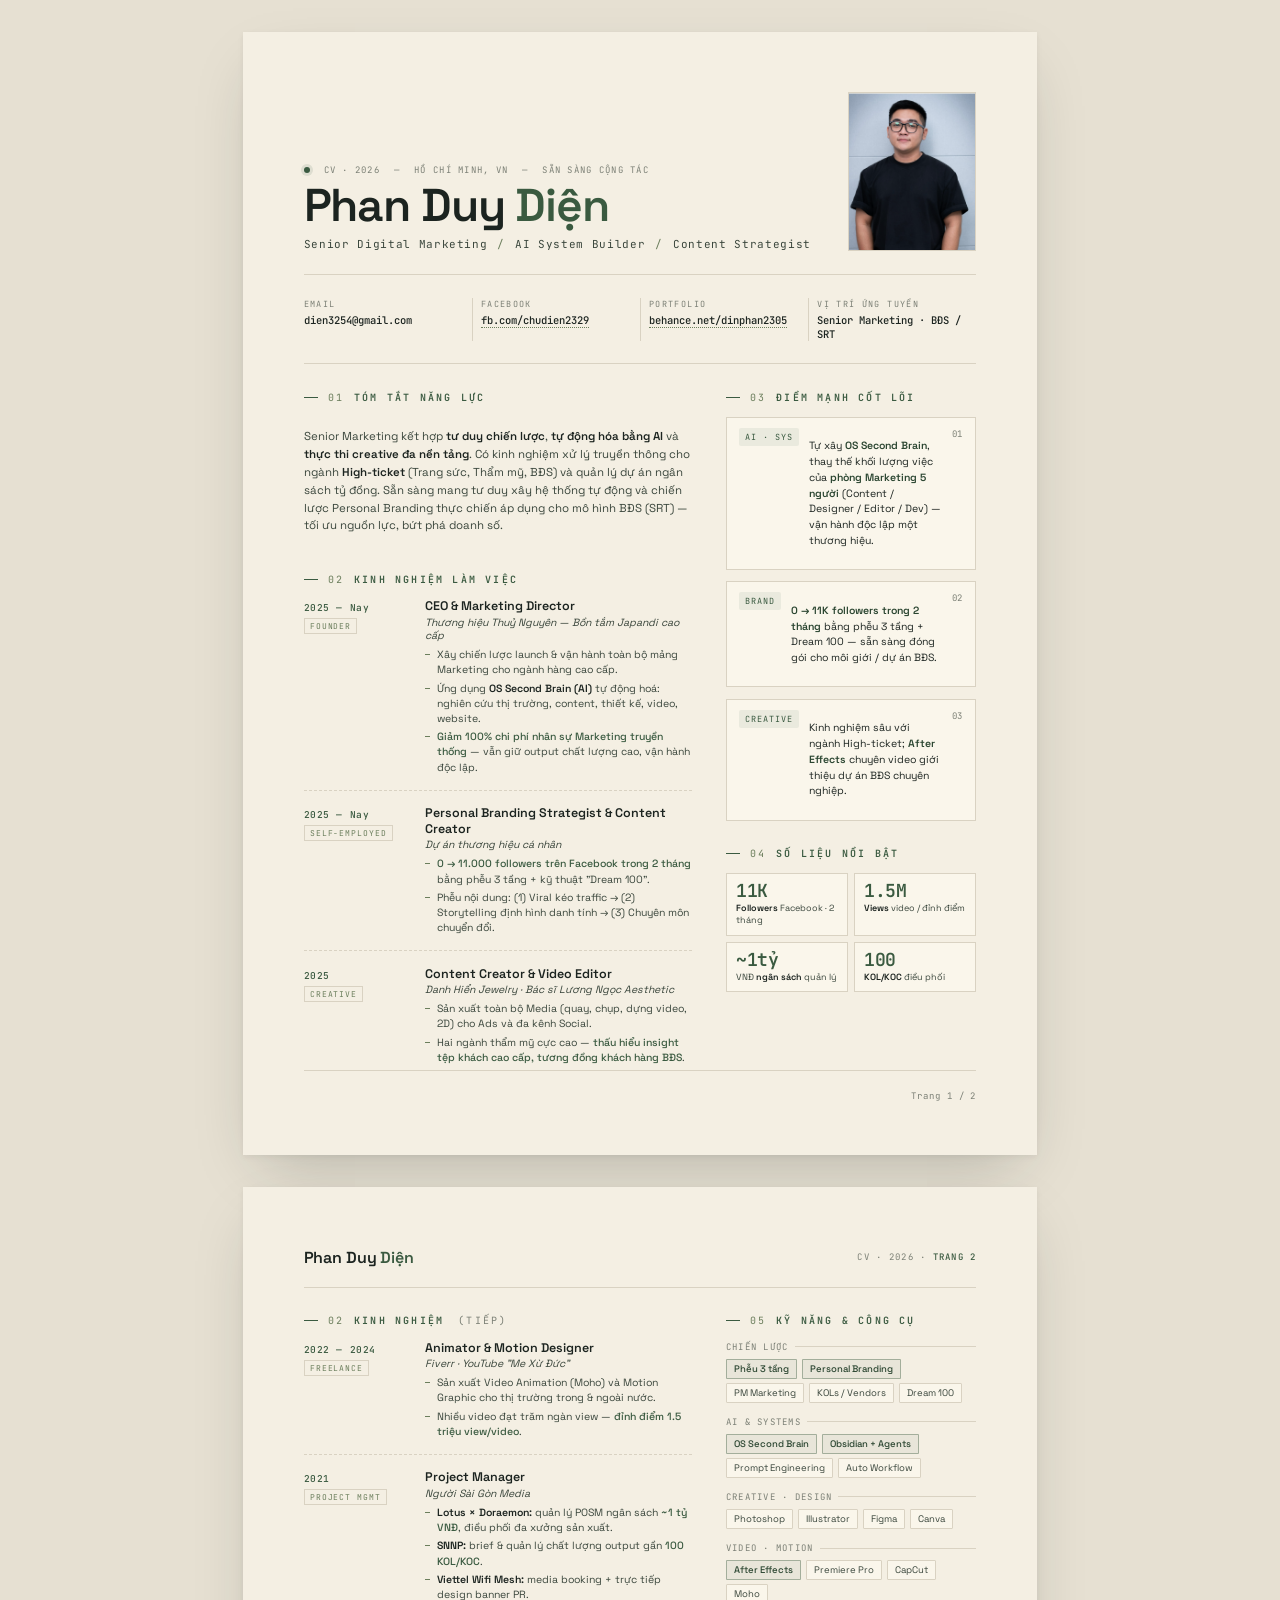
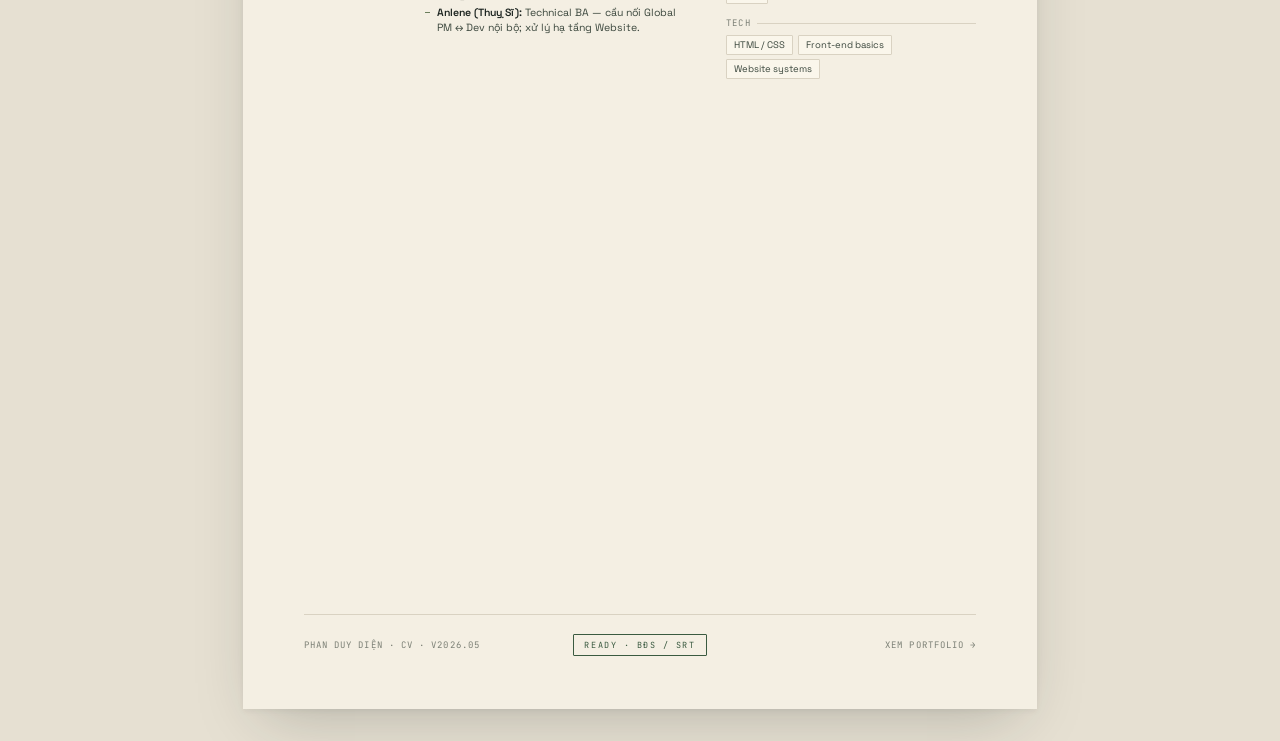
==== commit 013c6ad4: "fix: bỏ phần Học vấn và Ngôn ngữ khỏi CV trang 2 Co-Authored-By: Claude Opus 4.6 <noreply@anthropic." ====
--- a/CV Phan Duy Dien.html
+++ b/CV Phan Duy Dien.html
@@ -647,34 +647,6 @@
         </div>
       </section>
 
-      <section class="section">
-        <h2><span class="num">06</span> Học vấn</h2>
-        <div class="kv">
-          <div class="row">
-            <span class="lab">Đại học FPT (theo học)</span>
-            <span class="v">Digital Marketing</span>
-          </div>
-          <div class="row">
-            <span class="lab">Tự học chuyên sâu</span>
-            <span class="v">AI · Automation · Video</span>
-          </div>
-        </div>
-      </section>
-
-      <section class="section">
-        <h2><span class="num">07</span> Ngôn ngữ</h2>
-        <div class="kv">
-          <div class="row">
-            <span class="lab">Tiếng Việt</span>
-            <span class="v">Bản ngữ</span>
-          </div>
-          <div class="row">
-            <span class="lab">Tiếng Anh</span>
-            <span class="v">Giao tiếp · Đọc tài liệu</span>
-          </div>
-        </div>
-      </section>
-
     </div>
 
     <aside class="col-side">
